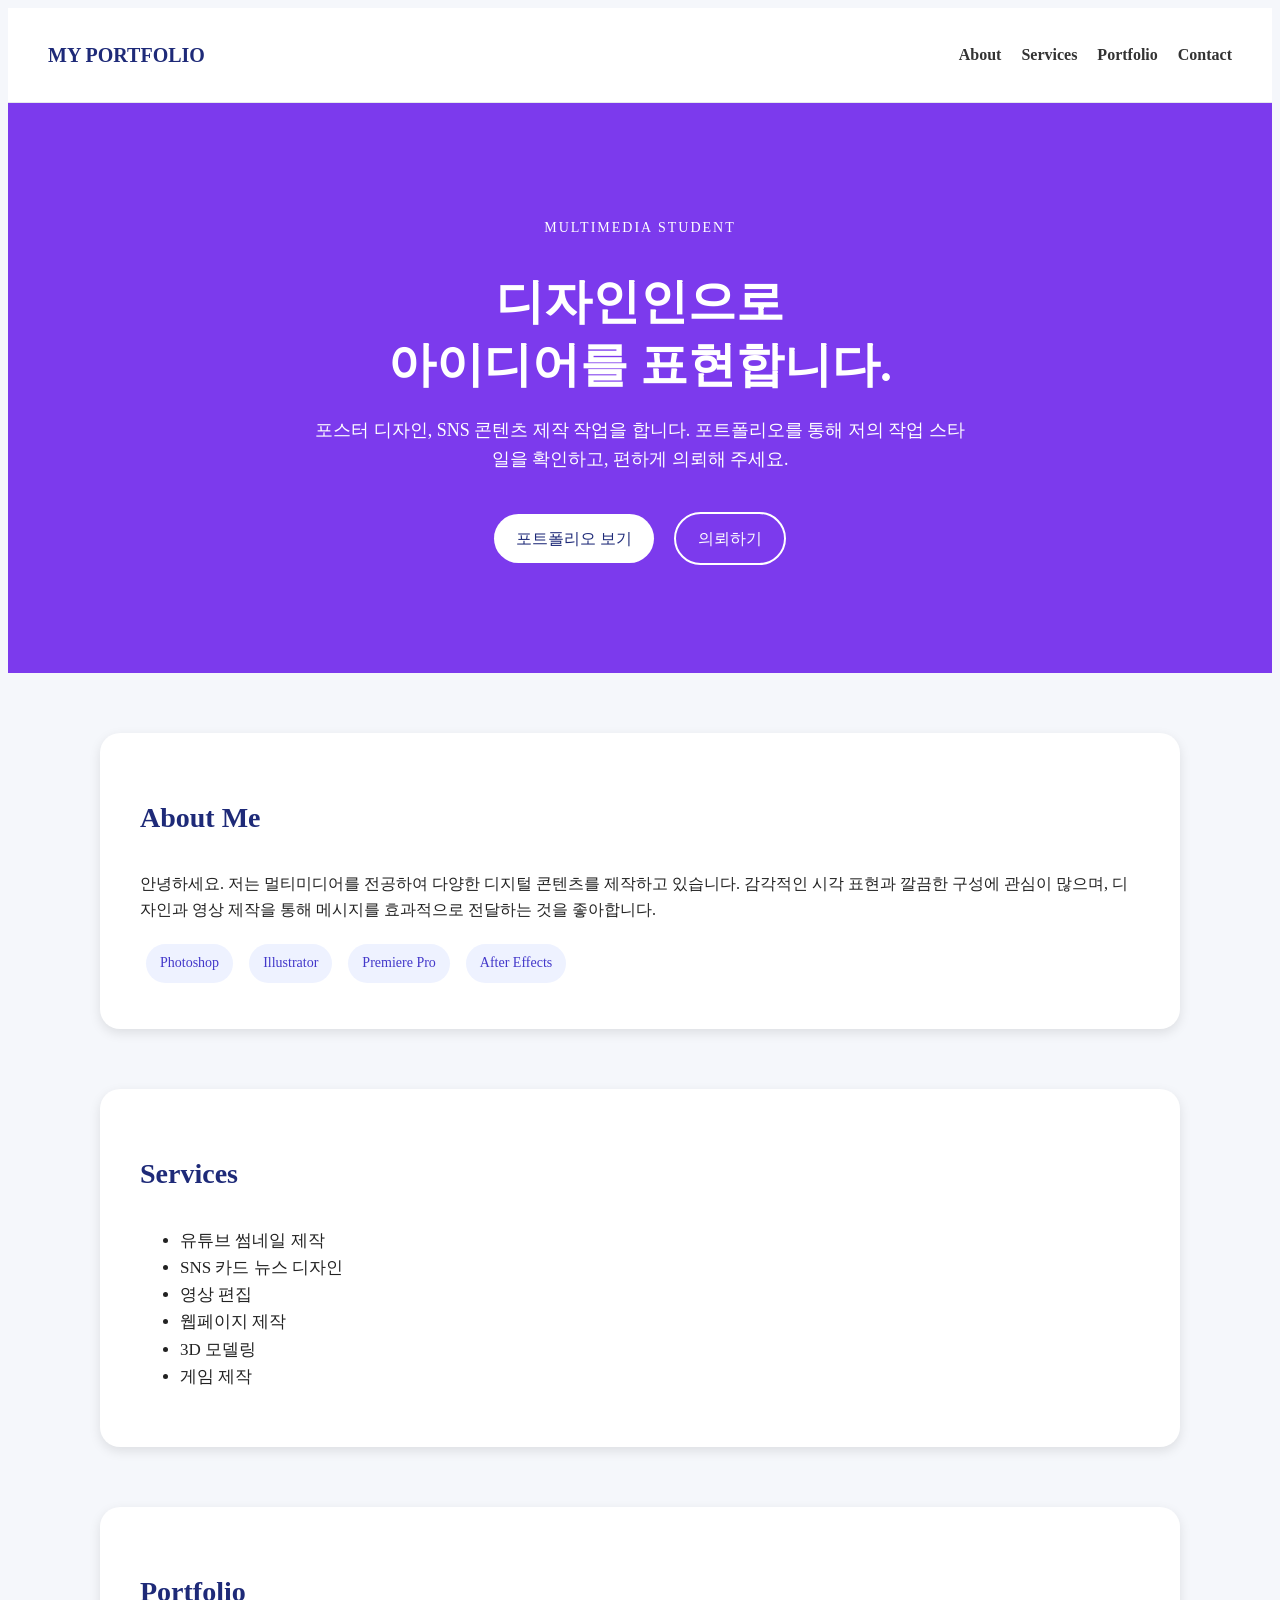
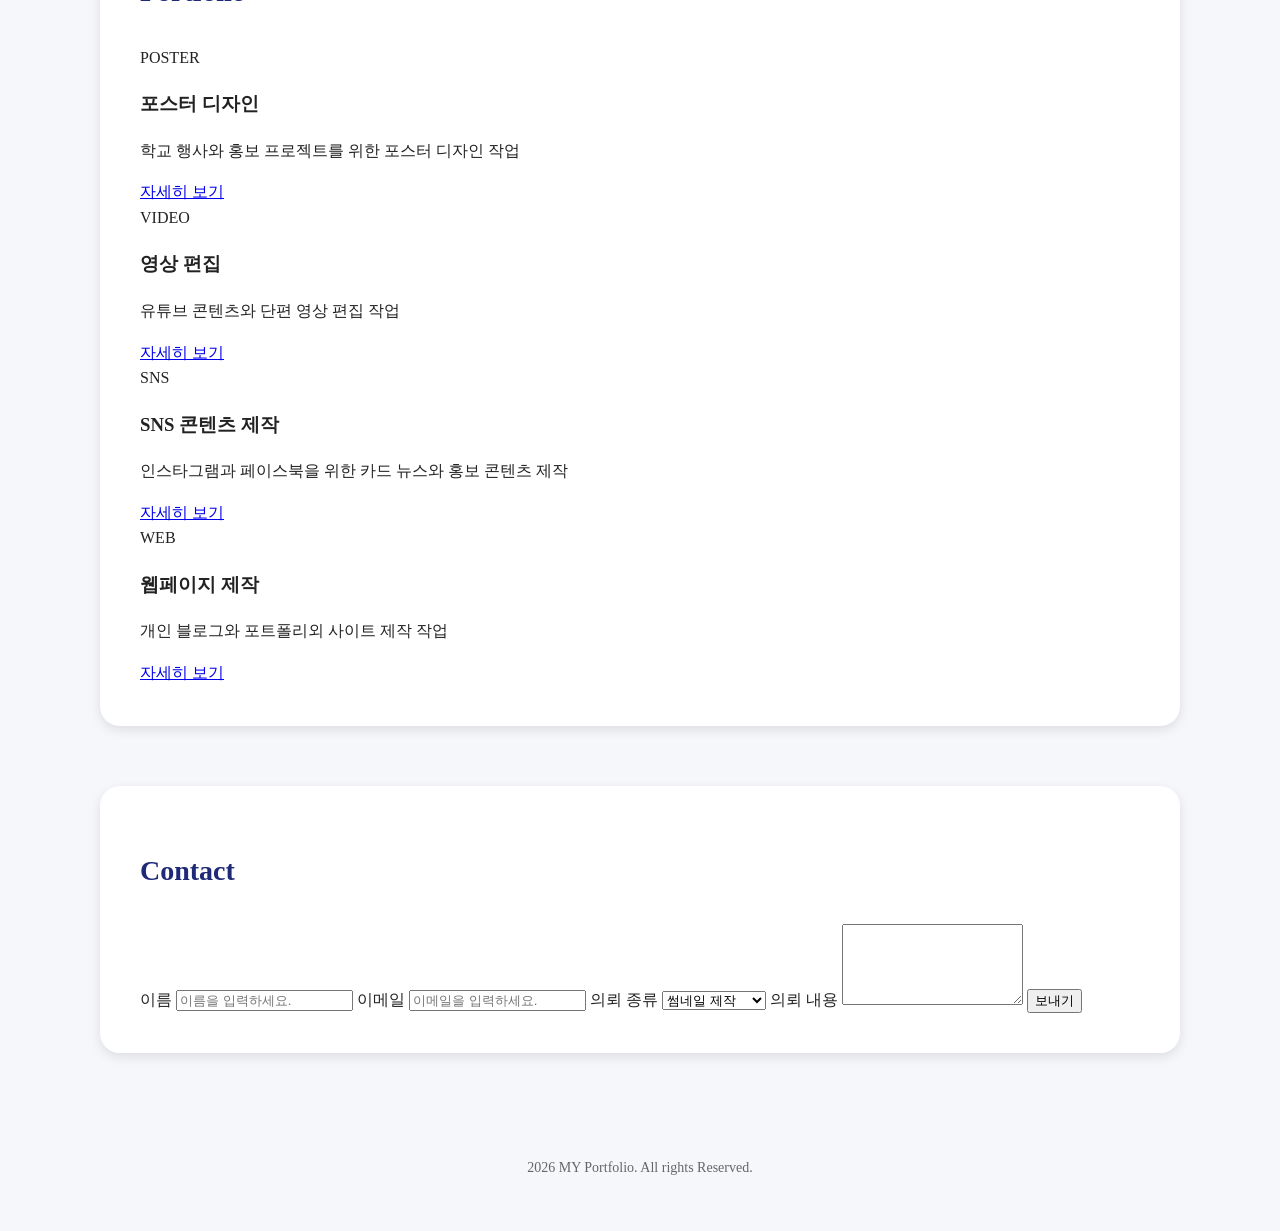
==== index.html @ 72365126 "Add files via upload" ====
<!DOCTYPE html>
<html lang="en">
<head>
    <meta charset="UTF-8">
    <meta name="viewport" content="width=device-width, initial-scale=1.0">
    <title> 김두미의 portfolio </title>
    <link rel="stylesheet" href="style.css">
</head>
<body>
    <nav> 
    <div class="logo"> MY PORTFOLIO </div>
    <ul>
        <li> <a href="#about"> About </a> </li>
        <li> <a href="#services">Services </a> </li>
        <li><a href="#portfolio">Portfolio </a> </li>
        <li> <a href="#contact"> Contact </a> </li>
    </ul>
    </nav>

    <header class="hero">
    <div class="hero-text">
        <p class="small-title"> MULTIMEDIA STUDENT </p>
        <h1> 디자인인으로 <br> 아이디어를 표현합니다. </h1>
        <p class="hero-description"> 포스터 디자인, SNS 콘텐츠 제작 작업을 합니다. 포트폴리오를 통해 저의 작업 스타일을 확인하고, 편하게 의뢰해 주세요. </p>

        <div class="hero-buttons"> 
            <a href="#" class="btn first"> 포트폴리오 보기 </a>
            <a href="#" class="btn second"> 의뢰하기 </a>
        </div>
    </div>
    </header>

    <section id="about">
        <h2> About Me </h2>
        <p> 안녕하세요. 저는 멀티미디어를 전공하여 다양한 디지털 콘텐츠를 제작하고 있습니다. 
            감각적인 시각 표현과 깔끔한 구성에 관심이 많으며, 디자인과 영상 제작을 통해 
            메시지를 효과적으로 전달하는 것을 좋아합니다.
        </p>

        <div class="skills">
            <span> Photoshop</span>
            <span> Illustrator </span>
            <span> Premiere Pro </span>
            <span> After Effects </span>
        </div>
    </section>

    <section id="services"> 
    <h2> Services </h2>
    <ul>
        <li> 유튜브 썸네일 제작</li>
        <li> SNS 카드 뉴스 디자인 </li>
        <li> 영상 편집 </li>
        <li> 웹페이지 제작 </li>
        <li> 3D 모델링 </li>
        <li> 게임 제작 </li>
    </ul>

    </section>

    <section id="portfolio">
        <h2> Portfolio </h2>

        <div class="portfolio-grid">
            <div class="card">
                <div> POSTER </div>
                <h3> 포스터 디자인 </h3>
                <p> 학교 행사와 홍보 프로젝트를 위한 포스터 디자인 작업 </p>
                <a href="#"> 자세히 보기 </a>
            </div>

            <div class="card">
                <div> VIDEO </div>
                <h3> 영상 편집 </h3>
                <p> 유튜브 콘텐츠와 단편 영상 편집 작업 </p>
                <a href="#"> 자세히 보기 </a>
            </div>

            <div class="card">
                <div> SNS </div>
                <h3> SNS 콘텐츠 제작 </h3>
                <p> 인스타그램과 페이스북을 위한 카드 뉴스와 홍보 콘텐츠 제작 </p>
                <a href="#"> 자세히 보기 </a>
            </div>

            <div class="card">
                <div> WEB </div>
                <h3> 웹페이지 제작 </h3>
                <p> 개인 블로그와 포트폴리외 사이트 제작 작업 </p>
                <a href="#"> 자세히 보기 </a>
            </div>
        </div>

    </section>

    <section id="contact"> 
        <h2> Contact </h2>

        <form>
            <label for="name"> 이름 </label>
            <input type="text" name="name" placeholder="이름을 입력하세요.">

            <label> 이메일 </label>
            <input type="email" name="email" placeholder="이메일을 입력하세요.">

            <label for="type"> 의뢰 종류 </label>
            <select name="type"> 
                <option> 썸네일 제작 </option>
                <option> 포스터 디자인 </option>
                <option> 영상 편집 </option>
                <option> 웹페이지 제작 </option>

            </select>

            <label for="message"> 의뢰 내용 </label>
            <textarea name="message" placeholder="의뢰할 내용을 입력하세요." rows="5">
            </textarea>

            <input type="submit" value="보내기"
        </form>
    </section>

    <footer>
        <p> 2026 MY Portfolio. All rights Reserved. </p>
    </footer>
    
</body>
</html>
---- style.css ----
nav {
    background-color: #ffff;
    border-bottom: 1px solid #e5e7ed;
    padding: 18px 40px;
    display: flex;
    justify-content: space-between;
    align-items: center;
}

nav ul {
    list-style: none;
    display: flex;
    gap: 20px;
}

nav ul li a{
    text-decoration: none;
    color: #333;
    font-weight: bold;
}

nav ul li a:hover{
    color: #7c3aed;
}

.logo {
    font-size: 20px;
    font-weight: bold;
    color: #1e2a78;
}

.hero {
    background-color: #7c3aed;
    color: white;
    padding: 100px 20px;
    text-align: center;
}

.small-title{
    font-size: 14px;
    letter-spacing: 2px;
    margin-bottom: 15px;
}

.hero h1 {
    font-size: 48px;
    margin-bottom: 20px;
    line-height: 1.3;
}

.hero-description {
    font-size: 18px;
    width: 650px;
    margin: 0 auto 30px auto;
}

.btn{
    display: inline-block;
    padding: 12px 22px;
    border-radius: 30px;
    text-decoration: none;
    margin: 8px;
}

.first{
    background-color: white;
    color: #1e2a78;

}

.first:hover{
    background-color: #f3f4f6;
}

.second{
    border: 2px solid white;
    color: white;
}

.second:hover{
    background-color: white;
    color: #1e2a78;
}

body {
    background-color: #f5f7fb;
    color: #222;
    line-height: 1.6;
}

section{
    background-color: white;
    width: 1000px;
    margin: 60px auto;
    padding: 40px;
    border-radius: 20px;
    box-shadow: rgba(0, 0, 0, 0.1) 0px 4px 12px;
}

section h2{
    font-size: 28px;
    margin-bottom: 30px;
    color: #1e2a78;
}

.skills span{
    display: inline-block;
    background-color: #eef2ff;
    padding: 8px 14px;
    border-radius: 20px;
    margin: 6px;
    font-size: 14px;
    color: #4338ca;
}

#services ul{
    font-size: 17px;
}

footer{
    text-align: center;
    padding: 30px 20px;
    color: #666;
    font-size: 14px;
}
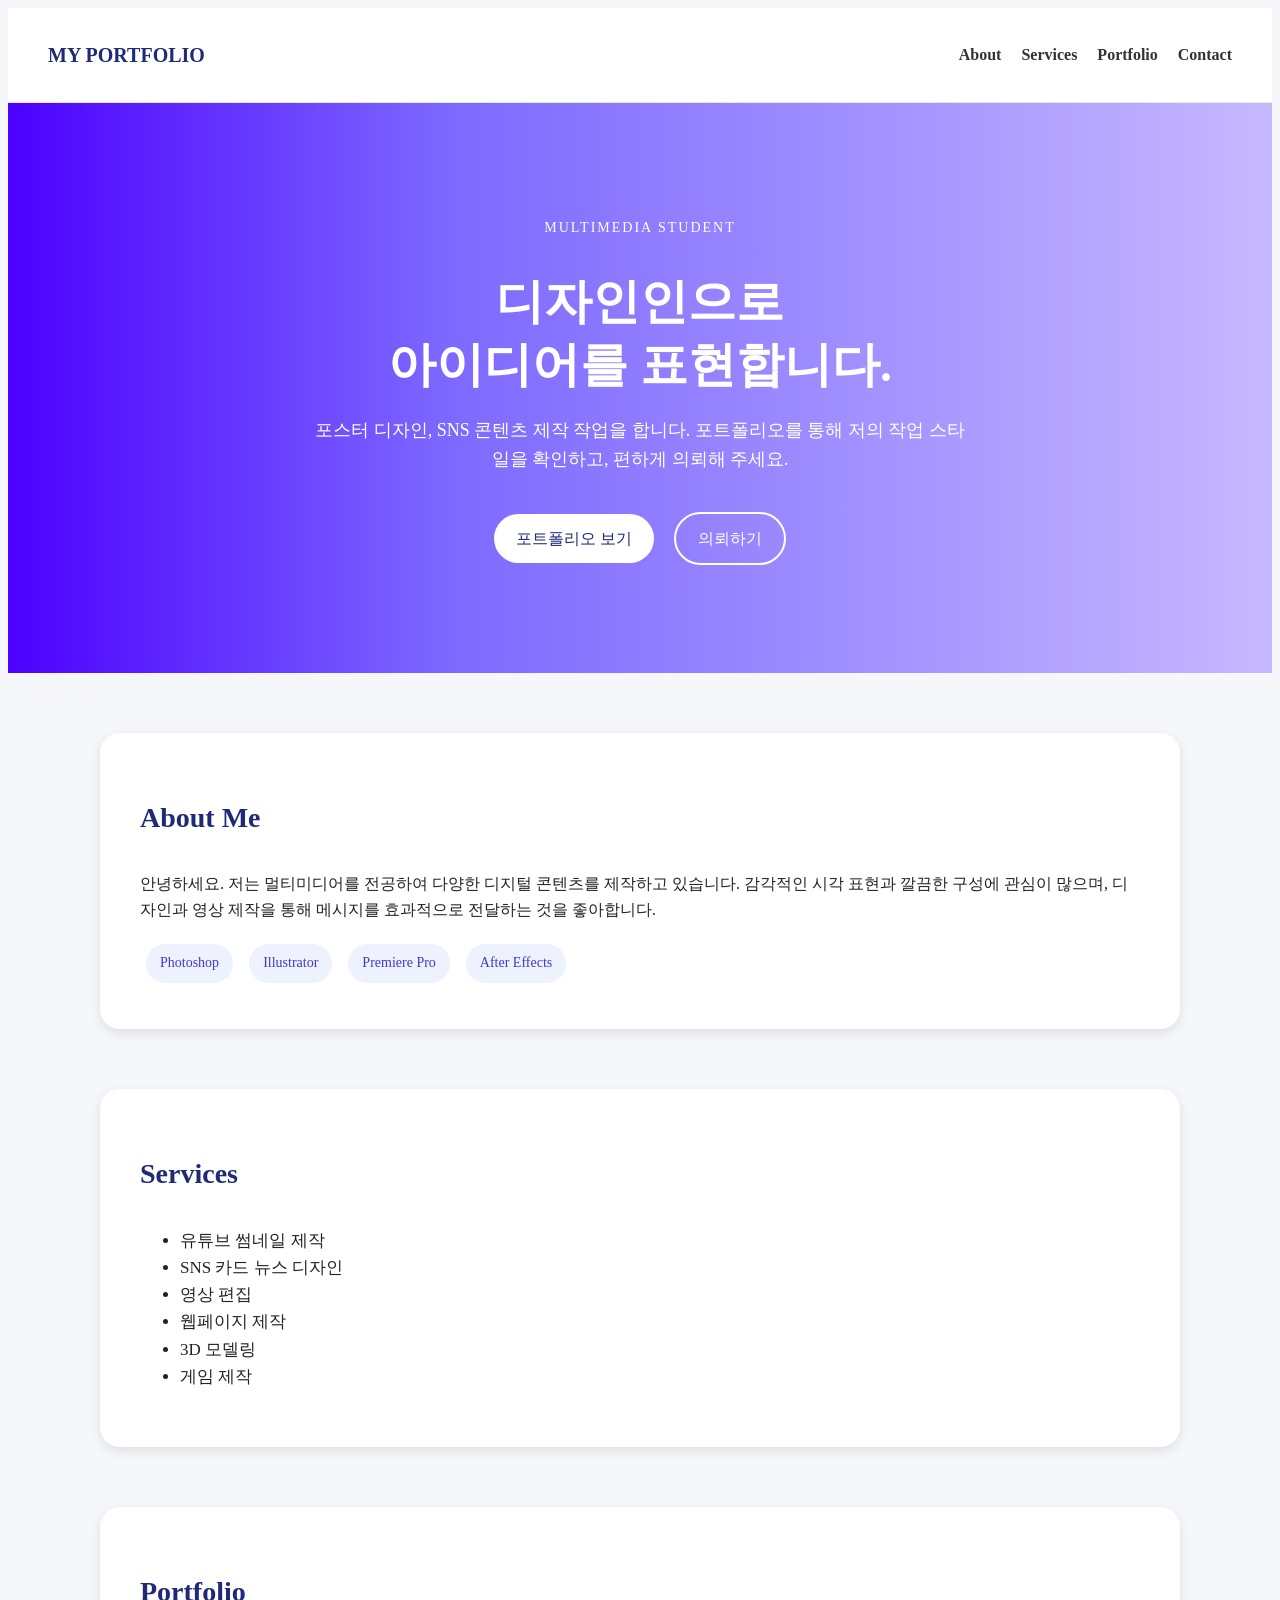
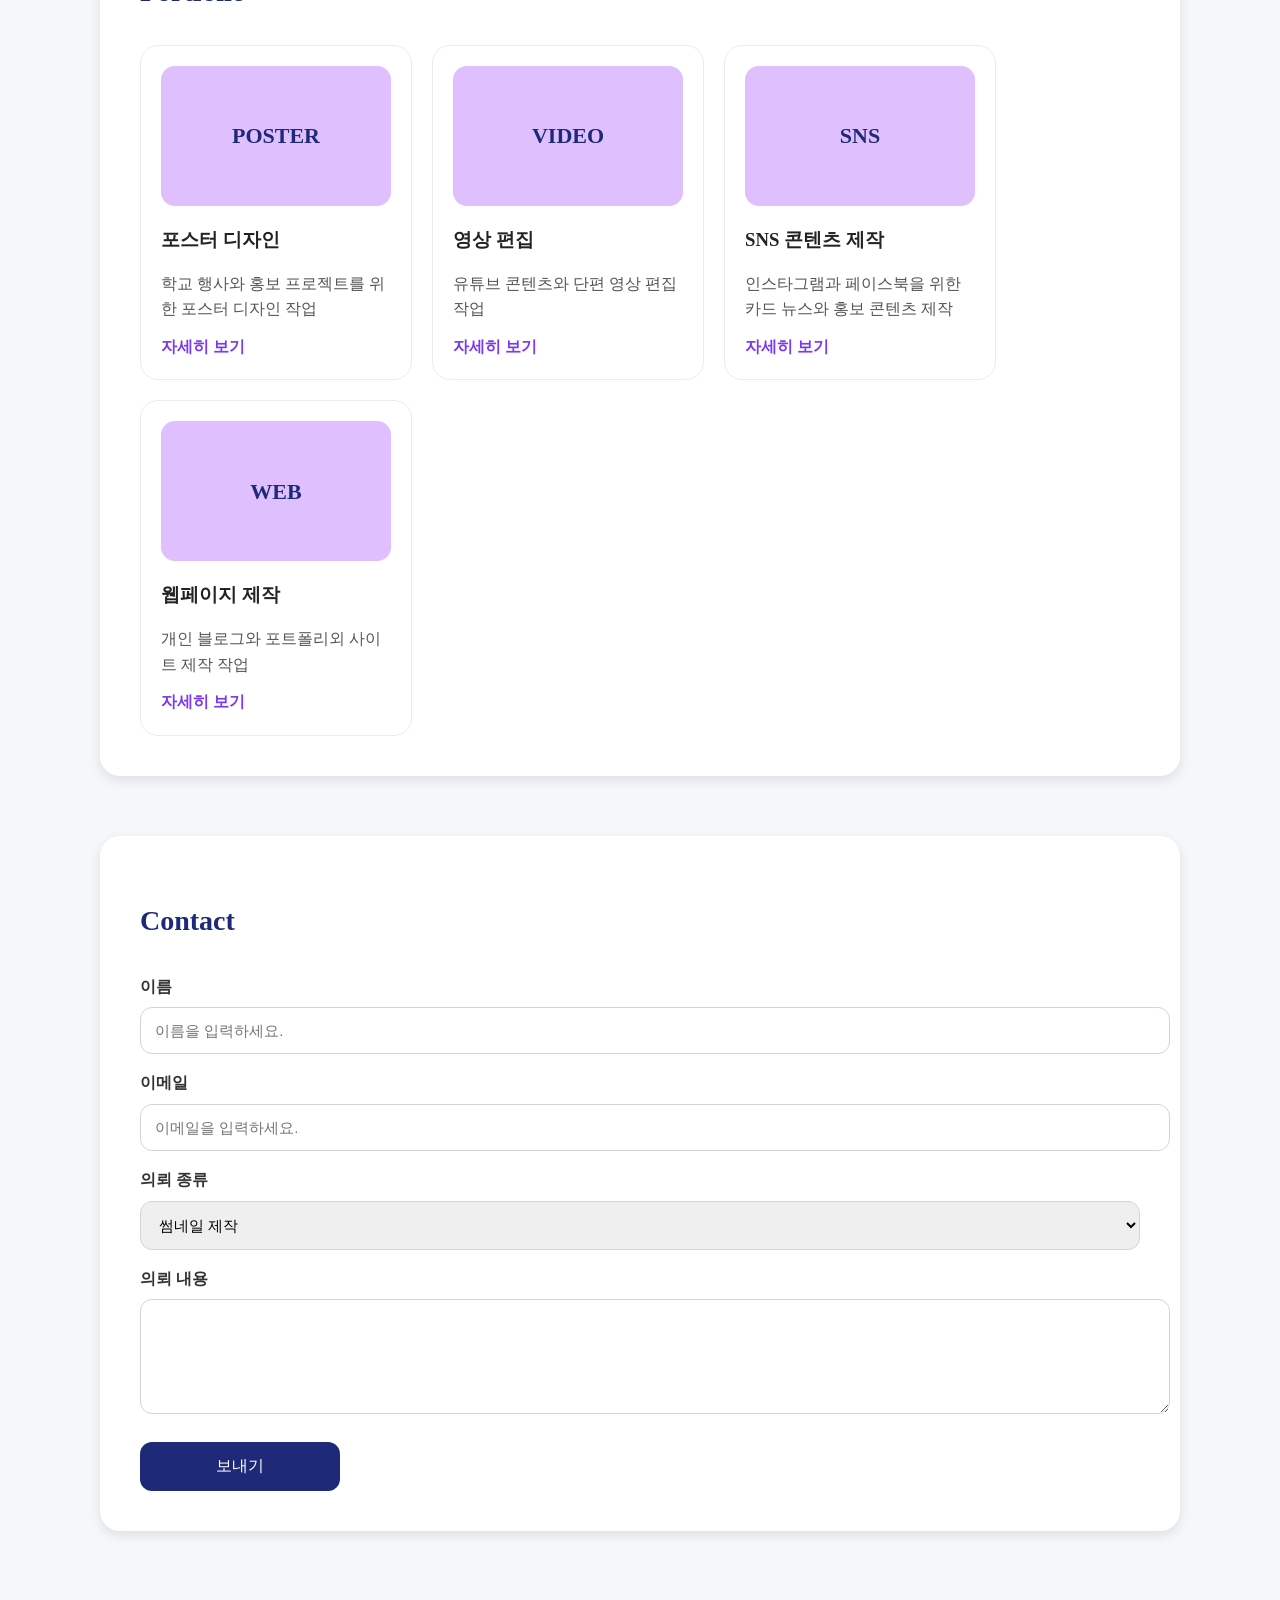
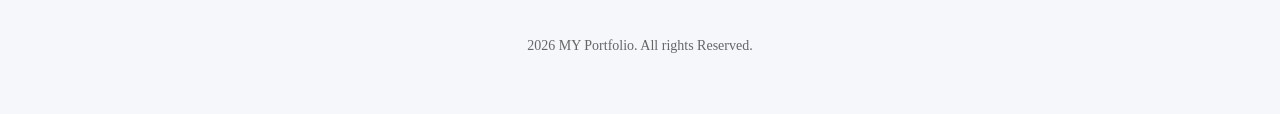
==== commit 9e3e35c3: "Add files via upload" ====
--- a/index.html
+++ b/index.html
@@ -63,28 +63,28 @@
 
         <div class="portfolio-grid">
             <div class="card">
-                <div> POSTER </div>
+                <div class="card-image"> POSTER </div>
                 <h3> 포스터 디자인 </h3>
                 <p> 학교 행사와 홍보 프로젝트를 위한 포스터 디자인 작업 </p>
                 <a href="#"> 자세히 보기 </a>
             </div>
 
             <div class="card">
-                <div> VIDEO </div>
+                <div class="card-image"> VIDEO </div>
                 <h3> 영상 편집 </h3>
                 <p> 유튜브 콘텐츠와 단편 영상 편집 작업 </p>
                 <a href="#"> 자세히 보기 </a>
             </div>
 
             <div class="card">
-                <div> SNS </div>
+                <div class="card-image"> SNS </div>
                 <h3> SNS 콘텐츠 제작 </h3>
                 <p> 인스타그램과 페이스북을 위한 카드 뉴스와 홍보 콘텐츠 제작 </p>
                 <a href="#"> 자세히 보기 </a>
             </div>
 
             <div class="card">
-                <div> WEB </div>
+                <div class="card-image"> WEB </div>
                 <h3> 웹페이지 제작 </h3>
                 <p> 개인 블로그와 포트폴리외 사이트 제작 작업 </p>
                 <a href="#"> 자세히 보기 </a>
@@ -96,7 +96,7 @@
     <section id="contact"> 
         <h2> Contact </h2>
 
-        <form>
+        <form class="contact-form">
             <label for="name"> 이름 </label>
             <input type="text" name="name" placeholder="이름을 입력하세요.">
 
--- a/style.css
+++ b/style.css
@@ -30,7 +30,8 @@
 }
 
 .hero {
-    background-color: #7c3aed;
+    background: #4c00ff;
+background: linear-gradient(90deg, rgba(76, 0, 255, 1) 0%, rgba(125, 105, 255, 1) 35%, rgba(198, 184, 255, 1) 100%);
     color: white;
     padding: 100px 20px;
     text-align: center;
@@ -122,4 +123,79 @@
     padding: 30px 20px;
     color: #666;
     font-size: 14px;
+}
+
+.card {
+    width: 230px;
+    border: 1px solid #ececec;
+    border-radius: 18px;
+    padding: 20px;
+}
+
+.card h3 {
+    color: #222;
+    margin-bottom: 15px;
+}
+
+.card p {
+    color: #555;
+    margin-bottom: 12px;
+}
+
+.card a {
+    color: #7c3aed;
+    text-decoration: none;
+    font-weight: bold;
+}
+
+.card a:hover{
+    text-decoration: underline;
+}
+
+.card-image {
+    height: 140px;
+    background-color: #e0bfff;
+    border-radius: 14px;
+    font-size: 22px;
+    font-weight: bold;
+    color: #1e2a78;
+    display: flex;
+    justify-content: center;
+    align-items: center;
+    margin-bottom: 18px;
+}
+
+.portfolio-grid {
+    display: flex;
+    gap: 20px;
+    flex-wrap: wrap;
+}
+
+.contact-form label{
+    display: block;
+    margin-top: 16px;
+    margin-bottom: 8px;
+    color: #333;
+    font-weight: bold;
+}
+
+.contact-form input,
+.contact-form select,
+.contact-form textarea{
+    width: 100%;
+    padding: 14px;
+    border: 1px solid #d1d5db;
+    border-radius: 12px;
+    font-size: 15px;
+}
+
+.contact-form input[type="submit"]{
+
+    margin-top: 20px;
+    background-color: #1e2a78;
+    color: #ffffff;
+    width: 200px;
+    font-size: 16px;
+    border: none;
+    padding: 14px 24px;
 }
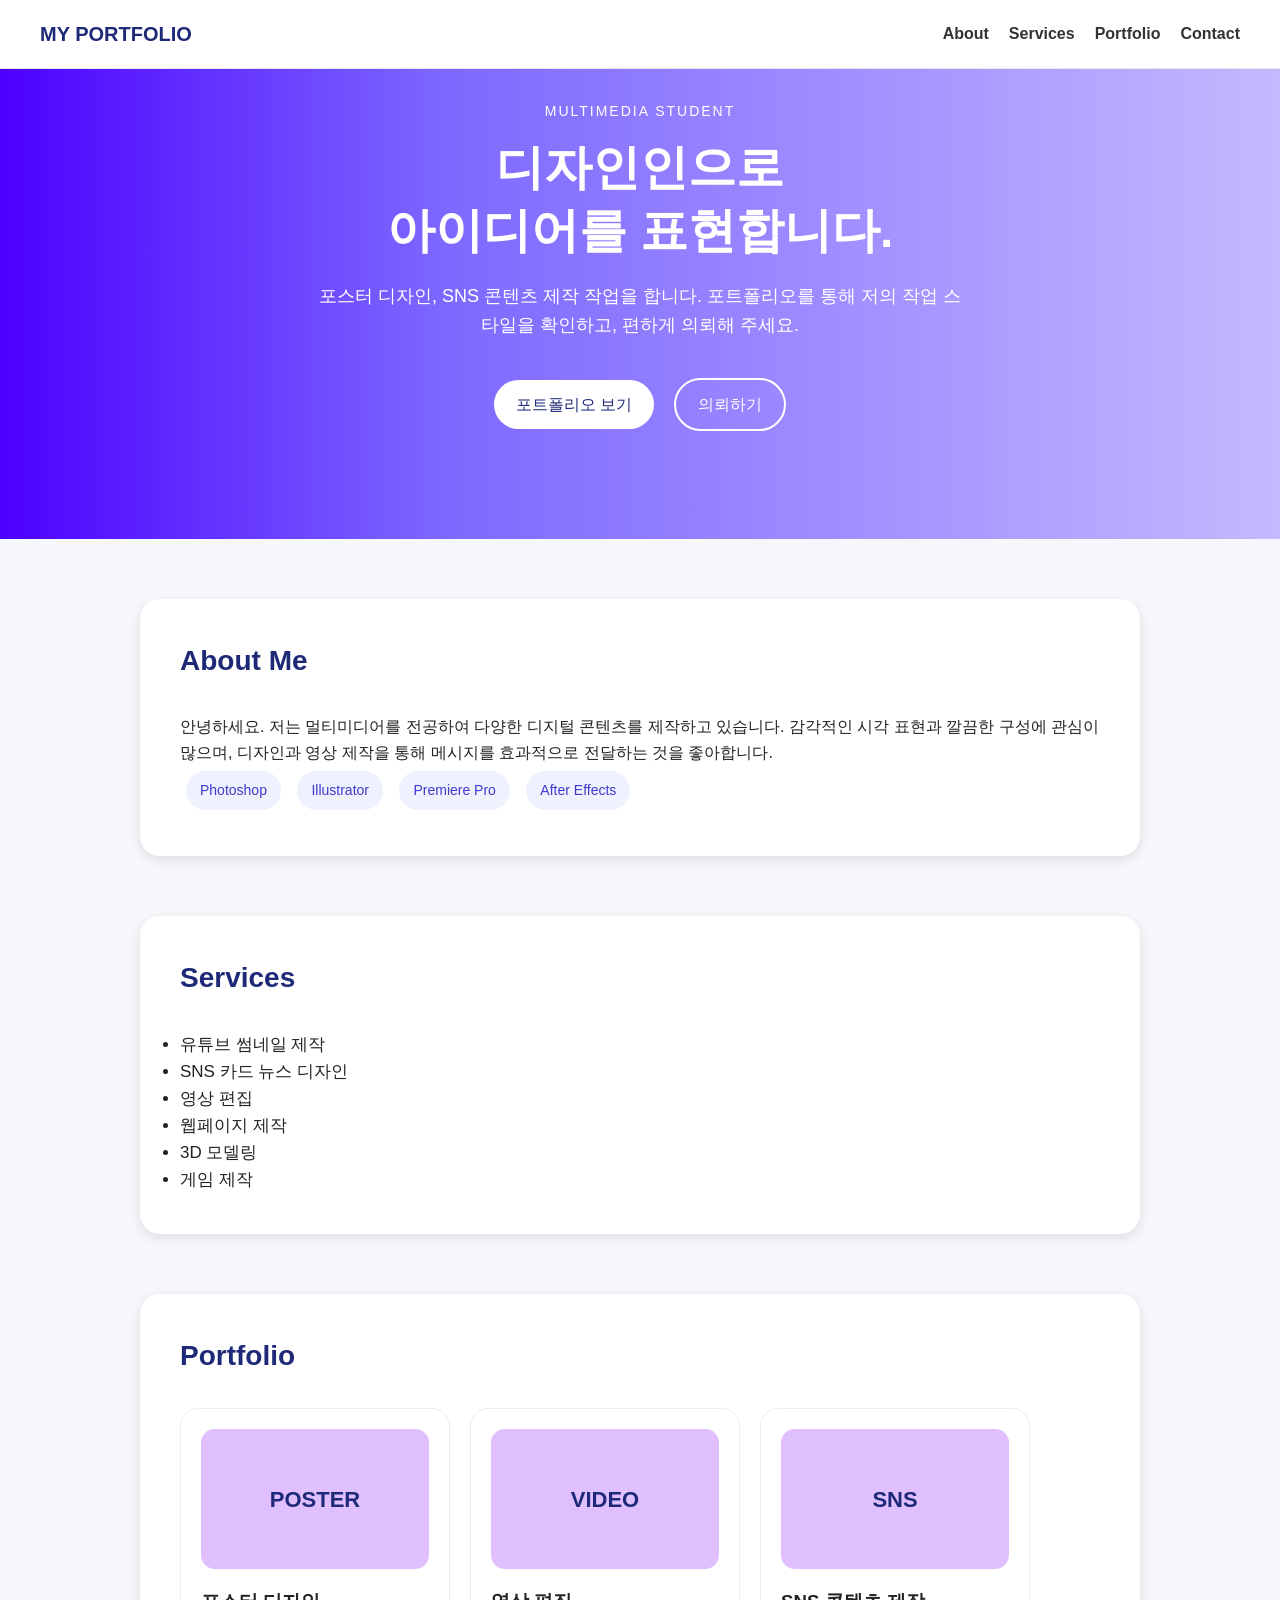
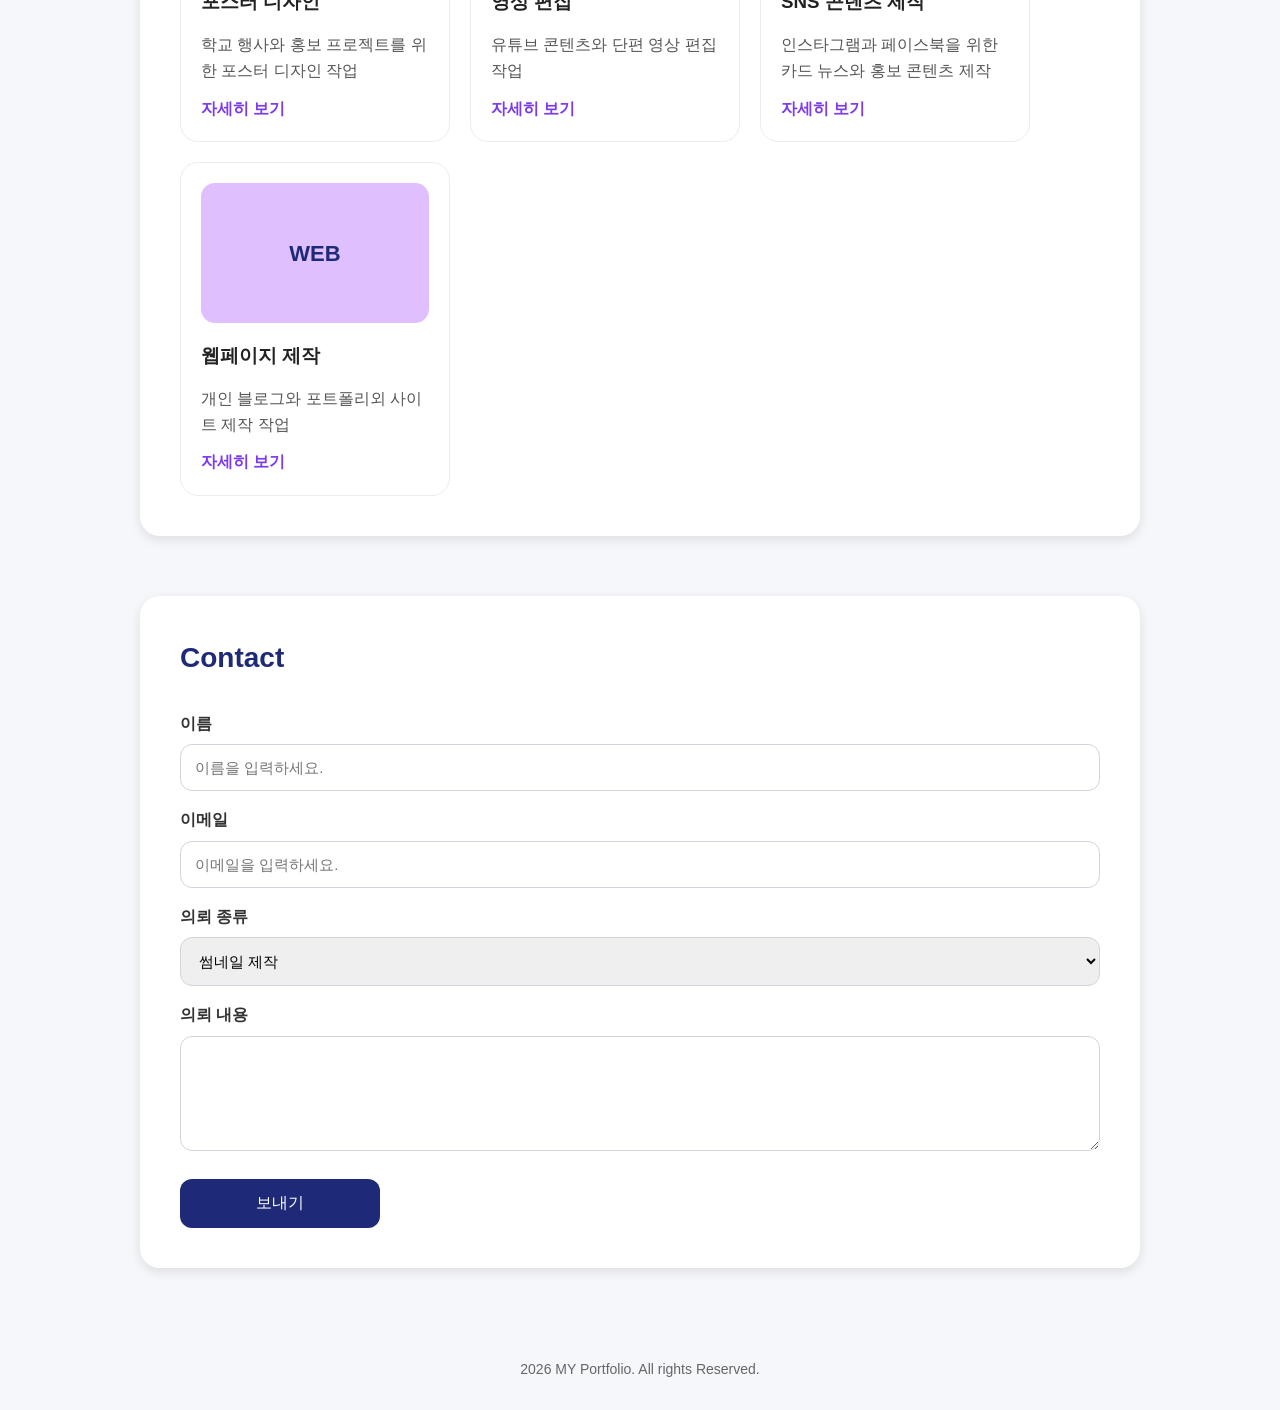
==== commit b8e6dbb3: "Add files via upload" ====
--- a/index.html
+++ b/index.html
@@ -66,28 +66,28 @@
                 <div class="card-image"> POSTER </div>
                 <h3> 포스터 디자인 </h3>
                 <p> 학교 행사와 홍보 프로젝트를 위한 포스터 디자인 작업 </p>
-                <a href="#"> 자세히 보기 </a>
+                <a href="poster.html" target="_blank"> 자세히 보기 </a>
             </div>
 
             <div class="card">
                 <div class="card-image"> VIDEO </div>
                 <h3> 영상 편집 </h3>
                 <p> 유튜브 콘텐츠와 단편 영상 편집 작업 </p>
-                <a href="#"> 자세히 보기 </a>
+                <a href="video.html" target="_blank"> 자세히 보기 </a>
             </div>
 
             <div class="card">
                 <div class="card-image"> SNS </div>
                 <h3> SNS 콘텐츠 제작 </h3>
                 <p> 인스타그램과 페이스북을 위한 카드 뉴스와 홍보 콘텐츠 제작 </p>
-                <a href="#"> 자세히 보기 </a>
+                <a href="sns.html" target="_blank"> 자세히 보기 </a>
             </div>
 
             <div class="card">
                 <div class="card-image"> WEB </div>
                 <h3> 웹페이지 제작 </h3>
                 <p> 개인 블로그와 포트폴리외 사이트 제작 작업 </p>
-                <a href="#"> 자세히 보기 </a>
+                <a href="web.html" target="_blank"> 자세히 보기 </a>
             </div>
         </div>
 
--- a/style.css
+++ b/style.css
@@ -1,3 +1,16 @@
+* {
+    box-sizing: border-box;
+    margin: 0;
+    padding: 0;
+    font-family: Arial, sans-serif;
+}
+
+body {
+    background-color: #f5f7fb;
+    color: #222;
+    line-height: 1.6;
+}
+
 nav {
     background-color: #ffff;
     border-bottom: 1px solid #e5e7ed;
@@ -5,6 +18,11 @@
     display: flex;
     justify-content: space-between;
     align-items: center;
+    position: fixed;
+    width: 100%;
+    top: 0;
+    left: 0;
+    z-index: 1000;
 }
 
 nav ul {
@@ -35,6 +53,7 @@
     color: white;
     padding: 100px 20px;
     text-align: center;
+    animation: fadeUp 2s ease;
 }
 
 .small-title{
@@ -83,11 +102,7 @@
     color: #1e2a78;
 }
 
-body {
-    background-color: #f5f7fb;
-    color: #222;
-    line-height: 1.6;
-}
+
 
 section{
     background-color: white;
@@ -126,10 +141,16 @@
 }
 
 .card {
-    width: 230px;
+    width: 270px;
     border: 1px solid #ececec;
     border-radius: 18px;
     padding: 20px;
+    transition: box-shadow 0.3s, transform 0.3s;
+}
+
+.card:hover{
+    transform: translate(0, -8px);
+    box-shadow: 0 10px 24px rgba(0, 0, 0, 0.12);
 }
 
 .card h3 {
@@ -198,4 +219,24 @@
     font-size: 16px;
     border: none;
     padding: 14px 24px;
+    transition: background-color 0.3s, transform 0.3s;
+}
+
+.contact-form input[type="submit"]:hover{
+    background-color: #7c3aed;
+    transform: translate(0, -4px);
+}
+
+
+@keyframes fadeUp {
+    from{
+        opacity: 0;
+        transform: translate(0, 25px);
+    }
+    to{
+        opacity: 1;
+        transform: translate(0,0);
+
+    }
+    
 }
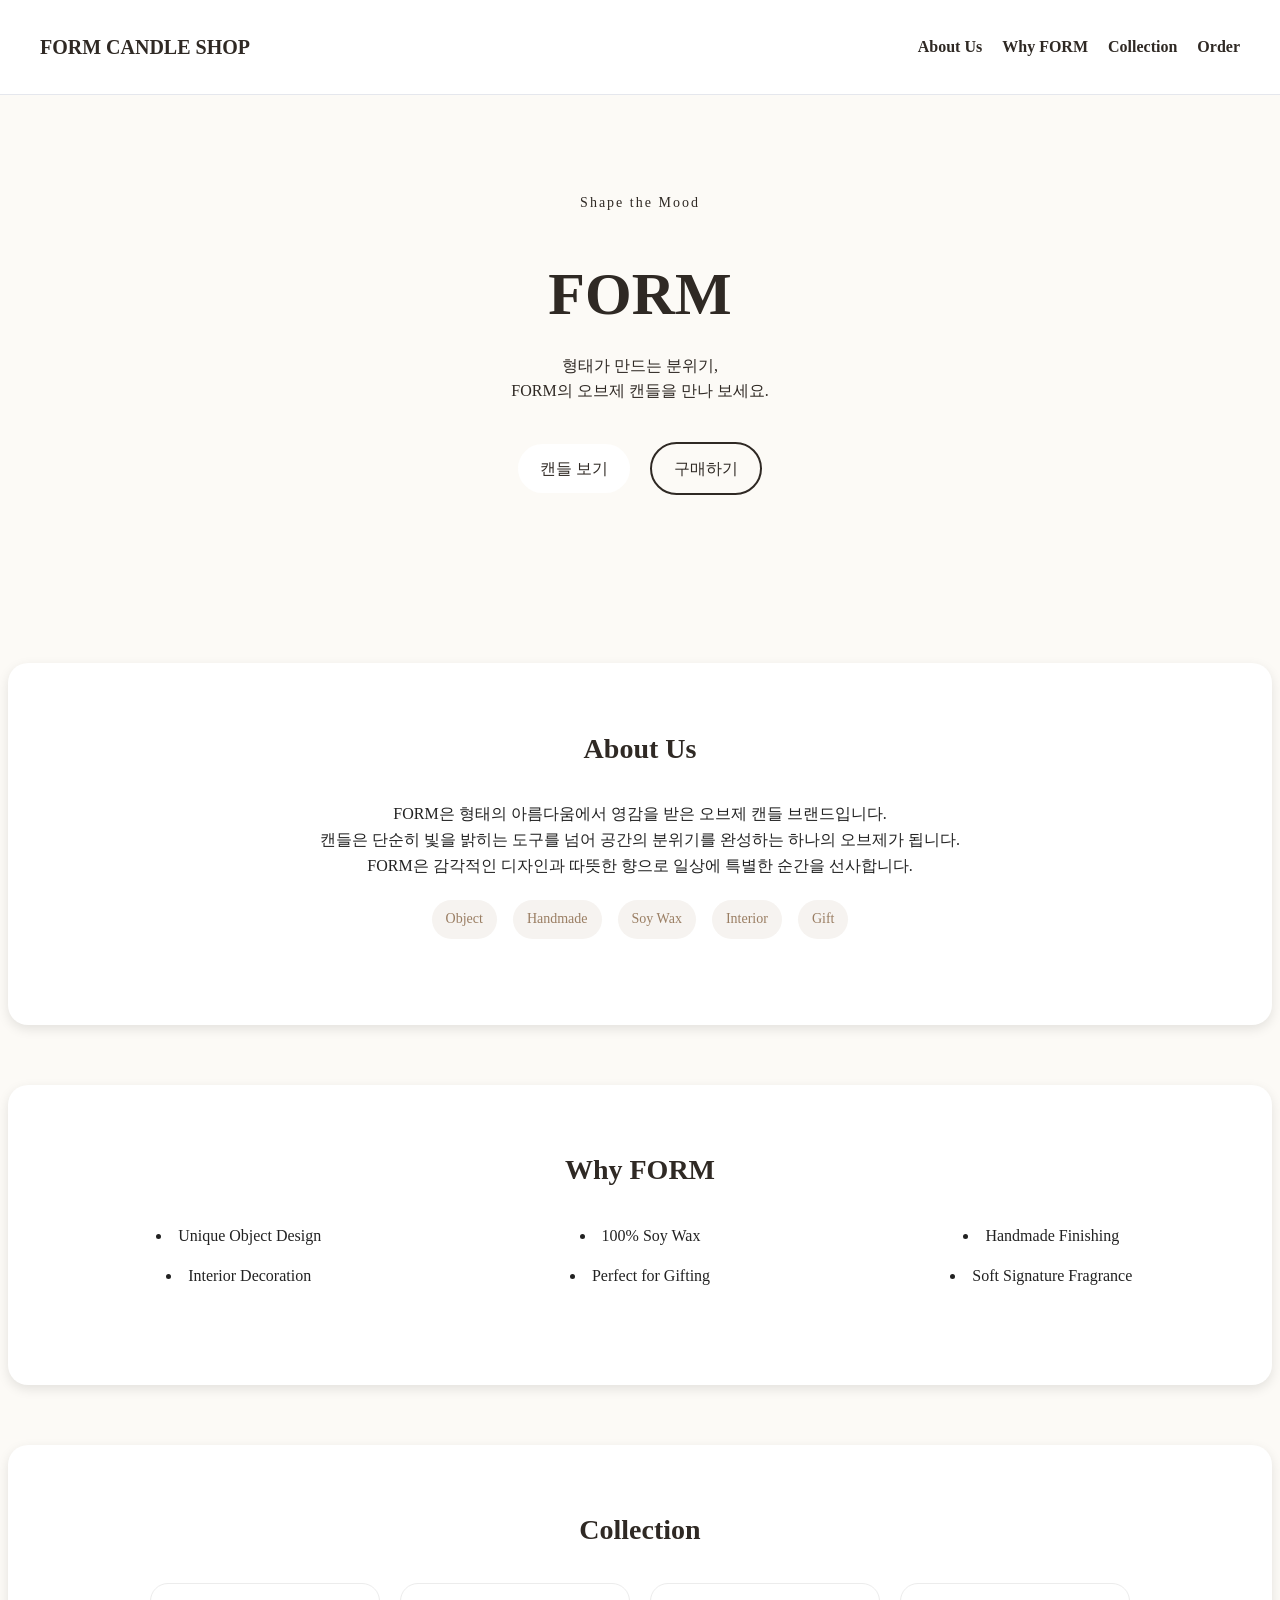
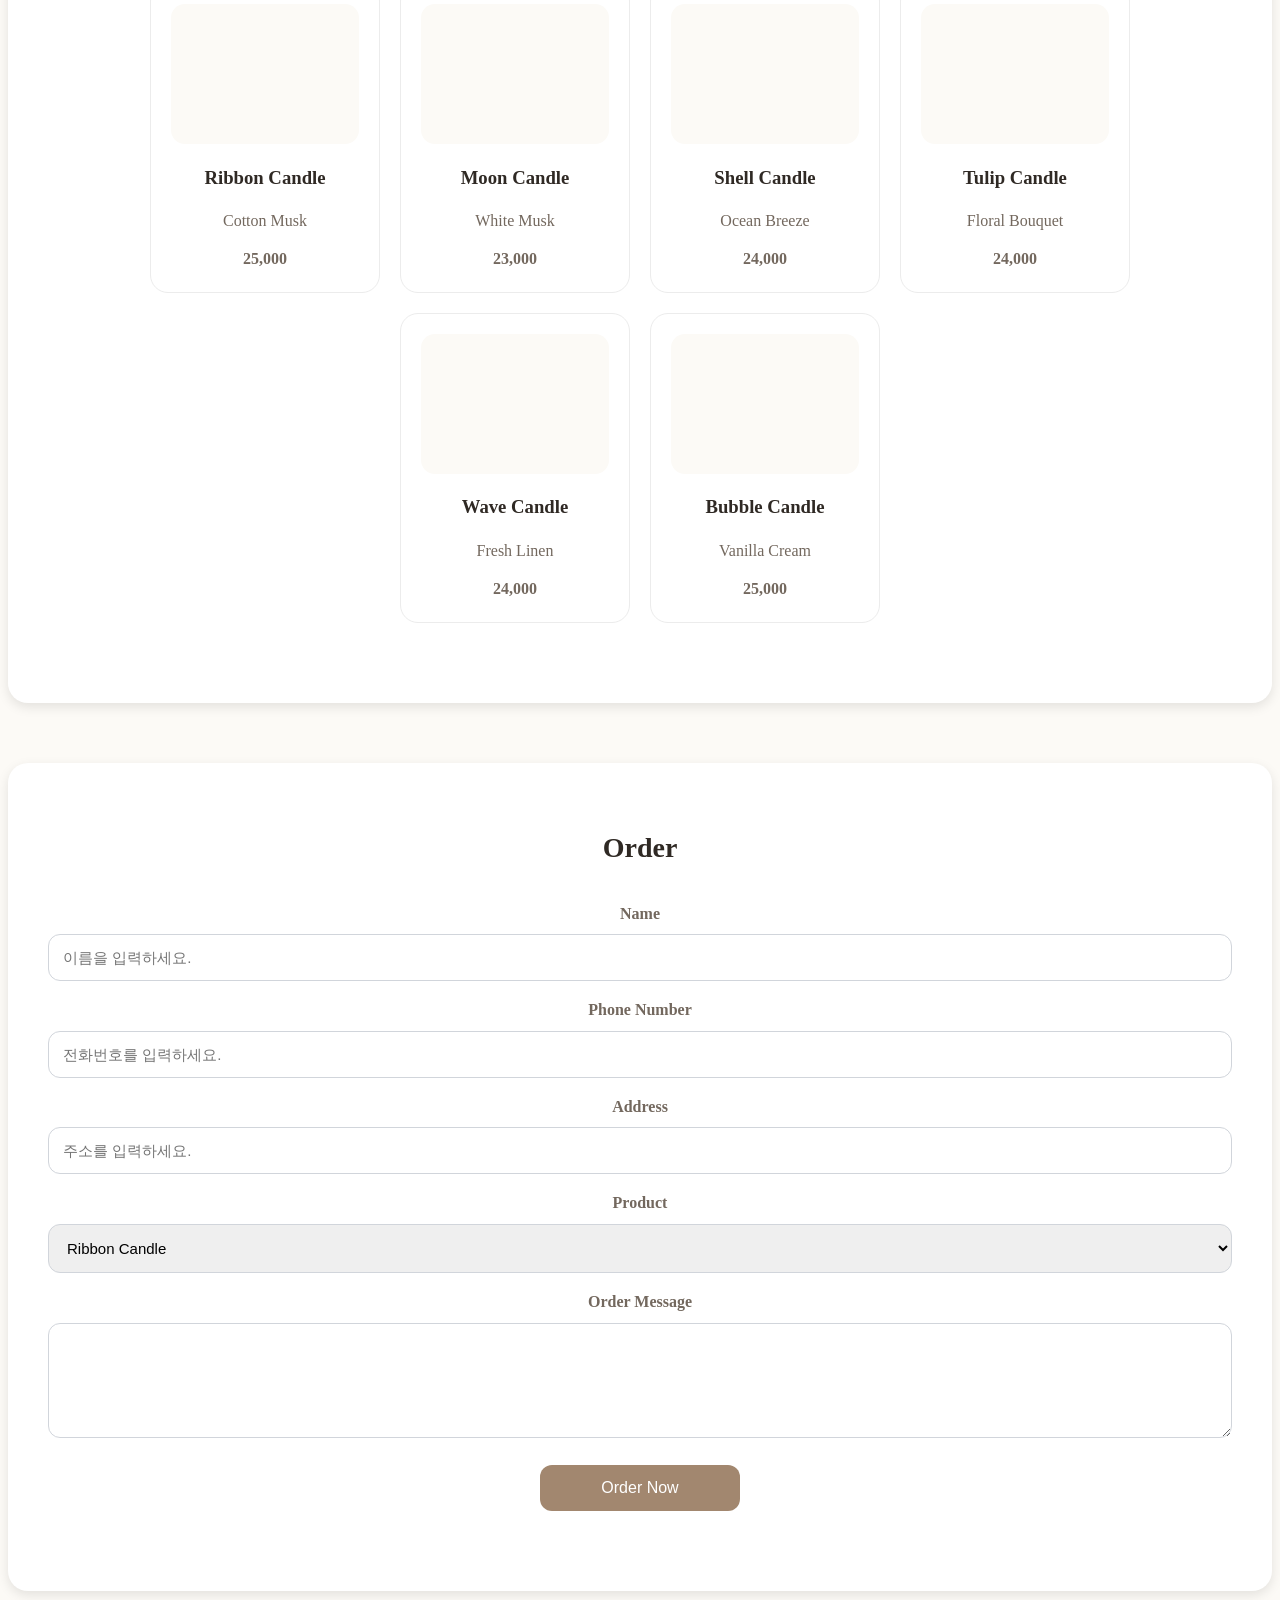
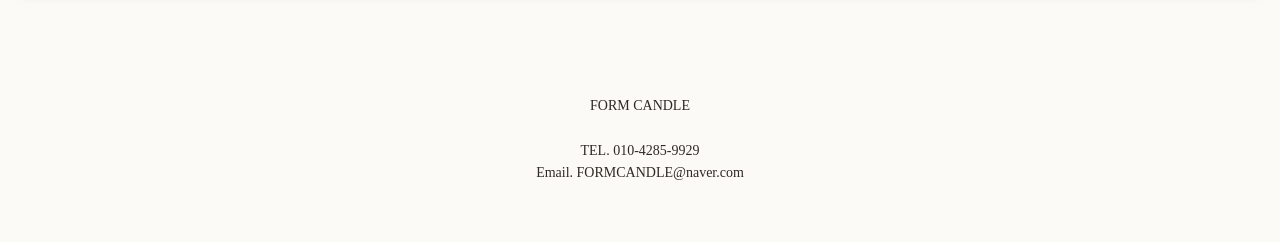
==== commit 0f380160: "Add files via upload" ====
--- a/index.html
+++ b/index.html
@@ -3,125 +3,155 @@
 <head>
     <meta charset="UTF-8">
     <meta name="viewport" content="width=device-width, initial-scale=1.0">
-    <title> 김두미의 portfolio </title>
+    <title> FORM CANDLE </title>
     <link rel="stylesheet" href="style.css">
 </head>
 <body>
     <nav> 
-    <div class="logo"> MY PORTFOLIO </div>
+    <div class="logo"> FORM CANDLE SHOP </div>
     <ul>
-        <li> <a href="#about"> About </a> </li>
-        <li> <a href="#services">Services </a> </li>
-        <li><a href="#portfolio">Portfolio </a> </li>
-        <li> <a href="#contact"> Contact </a> </li>
+        <li> <a href="#about"> About Us </a> </li>
+        <li> <a href="#Why"> Why FORM </a> </li>
+        <li><a href="#Collection"> Collection </a> </li>
+        <li> <a href="#Order"> Order </a> </li>
     </ul>
     </nav>
 
     <header class="hero">
     <div class="hero-text">
-        <p class="small-title"> MULTIMEDIA STUDENT </p>
-        <h1> 디자인인으로 <br> 아이디어를 표현합니다. </h1>
-        <p class="hero-description"> 포스터 디자인, SNS 콘텐츠 제작 작업을 합니다. 포트폴리오를 통해 저의 작업 스타일을 확인하고, 편하게 의뢰해 주세요. </p>
+        <p class="small-title"> Shape the Mood </p>
+        <h1> FORM </h1>
+        <p class="hero-description"> 형태가 만드는 분위기, <br>  FORM의 오브제 캔들을 만나 보세요. </p>
 
         <div class="hero-buttons"> 
-            <a href="#" class="btn first"> 포트폴리오 보기 </a>
-            <a href="#" class="btn second"> 의뢰하기 </a>
+            <a href="#" class="btn first"> 캔들 보기 </a>
+            <a href="#" class="btn second"> 구매하기 </a>
         </div>
     </div>
     </header>
 
     <section id="about">
-        <h2> About Me </h2>
-        <p> 안녕하세요. 저는 멀티미디어를 전공하여 다양한 디지털 콘텐츠를 제작하고 있습니다. 
-            감각적인 시각 표현과 깔끔한 구성에 관심이 많으며, 디자인과 영상 제작을 통해 
-            메시지를 효과적으로 전달하는 것을 좋아합니다.
+        <h2> About Us </h2>
+        <p> FORM은 형태의 아름다움에서 영감을 받은 오브제 캔들 브랜드입니다.
+            <br>
+            캔들은 단순히 빛을 밝히는 도구를 넘어 공간의 분위기를 완성하는 하나의 오브제가 됩니다.
+            <br>
+            FORM은 감각적인 디자인과 따뜻한 향으로 일상에 특별한 순간을 선사합니다.
         </p>
 
         <div class="skills">
-            <span> Photoshop</span>
-            <span> Illustrator </span>
-            <span> Premiere Pro </span>
-            <span> After Effects </span>
+            <span> Object</span>
+            <span> Handmade </span>
+            <span> Soy Wax </span>
+            <span> Interior </span>
+            <span> Gift </span>
         </div>
     </section>
 
-    <section id="services"> 
-    <h2> Services </h2>
+    <section id="Why"> 
+    <h2> Why FORM </h2>
     <ul>
-        <li> 유튜브 썸네일 제작</li>
-        <li> SNS 카드 뉴스 디자인 </li>
-        <li> 영상 편집 </li>
-        <li> 웹페이지 제작 </li>
-        <li> 3D 모델링 </li>
-        <li> 게임 제작 </li>
+        <li> Unique Object Design</li>
+        <li> 100% Soy Wax </li>
+        <li> Handmade Finishing </li>
+        <li> Interior Decoration </li>
+        <li> Perfect for Gifting </li>
+        <li> Soft Signature Fragrance </li>
+        
     </ul>
 
     </section>
 
-    <section id="portfolio">
-        <h2> Portfolio </h2>
+    <section id="Collection">
+        <h2> Collection </h2>
 
         <div class="portfolio-grid">
             <div class="card">
-                <div class="card-image"> POSTER </div>
-                <h3> 포스터 디자인 </h3>
-                <p> 학교 행사와 홍보 프로젝트를 위한 포스터 디자인 작업 </p>
-                <a href="poster.html" target="_blank"> 자세히 보기 </a>
+                <div class="card-image ribbon"> </div>
+                <h3> Ribbon Candle </h3>
+                <p> Cotton Musk </p>
+                <span>25,000</span>
             </div>
 
             <div class="card">
-                <div class="card-image"> VIDEO </div>
-                <h3> 영상 편집 </h3>
-                <p> 유튜브 콘텐츠와 단편 영상 편집 작업 </p>
-                <a href="video.html" target="_blank"> 자세히 보기 </a>
+                <div class="card-image moon">  </div>
+                <h3> Moon Candle </h3>
+                <p> White Musk </p>
+                <span>23,000</span>
             </div>
 
             <div class="card">
-                <div class="card-image"> SNS </div>
-                <h3> SNS 콘텐츠 제작 </h3>
-                <p> 인스타그램과 페이스북을 위한 카드 뉴스와 홍보 콘텐츠 제작 </p>
-                <a href="sns.html" target="_blank"> 자세히 보기 </a>
+                <div class="card-image shell">  </div>
+                <h3> Shell Candle </h3>
+                <p> Ocean Breeze </p>
+                <span>24,000</span>
             </div>
 
             <div class="card">
-                <div class="card-image"> WEB </div>
-                <h3> 웹페이지 제작 </h3>
-                <p> 개인 블로그와 포트폴리외 사이트 제작 작업 </p>
-                <a href="web.html" target="_blank"> 자세히 보기 </a>
+                <div class="card-image tulip">  </div>
+                <h3> Tulip Candle </h3>
+                <p> Floral Bouquet</p>
+                <span>24,000</span>
+            </div>
+
+            <div class="card">
+                <div class="card-image wave"> </div>
+                <h3> Wave Candle </h3>
+                <p> Fresh Linen</p>
+                <span>24,000</span>
+            </div>
+
+            <div class="card">
+                <div class="card-image bubble">  </div>
+                <h3> Bubble Candle </h3>
+                <p> Vanilla Cream</p>
+                <span>25,000</span>
             </div>
         </div>
 
     </section>
 
-    <section id="contact"> 
-        <h2> Contact </h2>
+    <section id="Order"> 
+        <h2> Order </h2>
 
         <form class="contact-form">
-            <label for="name"> 이름 </label>
+            <label for="name"> Name </label>
             <input type="text" name="name" placeholder="이름을 입력하세요.">
 
-            <label> 이메일 </label>
-            <input type="email" name="email" placeholder="이메일을 입력하세요.">
+            <label for="number"> Phone Number </label>
+            <input type="text" name="number" placeholder="전화번호를 입력하세요.">
 
-            <label for="type"> 의뢰 종류 </label>
+            <label for="address"> Address </label>
+            <input type="text" name="address" placeholder="주소를 입력하세요.">
+
+            <label for="type"> Product </label>
             <select name="type"> 
-                <option> 썸네일 제작 </option>
-                <option> 포스터 디자인 </option>
-                <option> 영상 편집 </option>
-                <option> 웹페이지 제작 </option>
+                <option> Ribbon Candle </option>
+                <option> Moon Candle </option>
+                <option> Shell Candle </option>
+                <option> Tulip Candle </option>
+                <option> Wave Candle </option>
+                <option> Bubble Candle </option>
 
             </select>
 
-            <label for="message"> 의뢰 내용 </label>
-            <textarea name="message" placeholder="의뢰할 내용을 입력하세요." rows="5">
+            <label for="message"> Order Message </label>
+            <textarea name="message" placeholder="요청 사항을 입력하세요." rows="5">
             </textarea>
 
-            <input type="submit" value="보내기"
+            <input type="submit" value="Order Now"
         </form>
     </section>
 
     <footer>
-        <p> 2026 MY Portfolio. All rights Reserved. </p>
+        <p> FORM CANDLE
+            <br>
+
+            <br>
+        
+        TEL. 010-4285-9929
+        <br>
+        Email. FORMCANDLE@naver.com </p>
     </footer>
     
 </body>
--- a/style.css
+++ b/style.css
@@ -1,28 +1,30 @@
-* {
-    box-sizing: border-box;
-    margin: 0;
-    padding: 0;
-    font-family: Arial, sans-serif;
-}
-
-body {
-    background-color: #f5f7fb;
-    color: #222;
-    line-height: 1.6;
-}
-
 nav {
+    font-family: "georgia", serif;
     background-color: #ffff;
     border-bottom: 1px solid #e5e7ed;
     padding: 18px 40px;
     display: flex;
     justify-content: space-between;
     align-items: center;
+
     position: fixed;
-    width: 100%;
     top: 0;
     left: 0;
+    width: 100%;
     z-index: 1000;
+}
+
+* {
+    box-sizing: border-box;
+}
+
+#Why ul {
+    display: grid;
+    grid-template-columns: repeat(3, 1fr);
+    gap: 15px 20px;
+    text-align: center;
+    list-style-position: inside;
+    padding: 0;
 }
 
 nav ul {
@@ -32,29 +34,37 @@
 }
 
 nav ul li a{
+    font-family: "nanum myeongjo";
     text-decoration: none;
-    color: #333;
+    color: #2f2924;
     font-weight: bold;
 }
 
 nav ul li a:hover{
-    color: #7c3aed;
+    color: #9a7e63;
 }
 
 .logo {
     font-size: 20px;
     font-weight: bold;
-    color: #1e2a78;
+    color: #2f2924;
 }
 
 .hero {
-    background: #4c00ff;
-background: linear-gradient(90deg, rgba(76, 0, 255, 1) 0%, rgba(125, 105, 255, 1) 35%, rgba(198, 184, 255, 1) 100%);
-    color: white;
+    background: #f8f5f0;
+background: linear-gradient(135deg, #f8f5f0 0%, #f1e8dd 100%);
+    color: #2f2924;
     padding: 100px 20px;
     text-align: center;
-    animation: fadeUp 2s ease;
-}
+
+    background-image: url(https://jw0u6edydcrjvkyb.private.blob.vercel-storage.com/Form%20candle.jpg?vercel-blob-delegation=[base64].NVVwu86lCKTmmRs6TaoLPAkGQ4SFVuewkqEDoKEU6cc&vercel-blob-signature=ZroUfuNoZNETRB4zUZ20mVD9ULuby2qwsnsbwQL14cg);
+    background-size: cover;
+    background-position: center 70%;
+    
+    
+}
+
+
 
 .small-title{
     font-size: 14px;
@@ -63,15 +73,20 @@
 }
 
 .hero h1 {
-    font-size: 48px;
+    font-family: "georgia", serif;
+    font-size: 60px;
     margin-bottom: 20px;
     line-height: 1.3;
 }
 
 .hero-description {
-    font-size: 18px;
-    width: 650px;
+    font-family: "nanum myeongjo";
+    font-size: 16px;
+    width: 100%;
+    max-width: 650px;
     margin: 0 auto 30px auto;
+    text-align: center;
+    
 }
 
 .btn{
@@ -84,7 +99,7 @@
 
 .first{
     background-color: white;
-    color: #1e2a78;
+    color: #2f2924;
 
 }
 
@@ -93,22 +108,29 @@
 }
 
 .second{
-    border: 2px solid white;
-    color: white;
+    border: 2px solid #2f2924;
+    color: #2f2924;
 }
 
 .second:hover{
+    background-color: #f3f4f6;
+    color: #2f2924;
+}
+
+body {
+    background-color: #fcfaf6;
+    color: #222;
+    line-height: 1.6;
+    padding-top: 70px;
+}
+
+section{
+    text-align: center;
+    font-family: "nanum myeongjo";
     background-color: white;
-    color: #1e2a78;
-}
-
-
-
-section{
-    background-color: white;
-    width: 1000px;
+    width: 100%;
     margin: 60px auto;
-    padding: 40px;
+    padding: 40px 40px 80px 40px;
     border-radius: 20px;
     box-shadow: rgba(0, 0, 0, 0.1) 0px 4px 12px;
 }
@@ -116,17 +138,17 @@
 section h2{
     font-size: 28px;
     margin-bottom: 30px;
-    color: #1e2a78;
+    color: #2f2924;
 }
 
 .skills span{
     display: inline-block;
-    background-color: #eef2ff;
+    background-color: #f6f3f0;
     padding: 8px 14px;
     border-radius: 20px;
     margin: 6px;
     font-size: 14px;
-    color: #4338ca;
+    color: #9a7e63;
 }
 
 #services ul{
@@ -136,67 +158,101 @@
 footer{
     text-align: center;
     padding: 30px 20px;
-    color: #666;
+    color: #2f2924;
     font-size: 14px;
 }
 
 .card {
-    width: 270px;
+    width: 230px;
     border: 1px solid #ececec;
     border-radius: 18px;
     padding: 20px;
-    transition: box-shadow 0.3s, transform 0.3s;
-}
-
-.card:hover{
-    transform: translate(0, -8px);
-    box-shadow: 0 10px 24px rgba(0, 0, 0, 0.12);
 }
 
 .card h3 {
-    color: #222;
+    color: #2f2924;
     margin-bottom: 15px;
 }
 
 .card p {
-    color: #555;
+    color: #73685e;
     margin-bottom: 12px;
 }
 
-.card a {
-    color: #7c3aed;
+.card span {
+    color: #73685e;
     text-decoration: none;
     font-weight: bold;
 }
 
-.card a:hover{
+.card h3:hover{
     text-decoration: underline;
 }
 
 .card-image {
     height: 140px;
-    background-color: #e0bfff;
+    background-color: #fcfaf6;
     border-radius: 14px;
     font-size: 22px;
     font-weight: bold;
-    color: #1e2a78;
+    color: #2f2924;
     display: flex;
     justify-content: center;
     align-items: center;
     margin-bottom: 18px;
 }
 
+
+
+
+.ribbon {
+    background-image: url("https://jw0u6edydcrjvkyb.private.blob.vercel-storage.com/ribbon.jpg?vercel-blob-delegation=[base64].1FNm7CKNoX5k_HeuxnzEwLqMpMgTcHA8TdlBLs-RtOI&vercel-blob-signature=Eec5rPbXquAkUOzbqdrK93e12_m7Qh_Pn1QOZmyPdDA");
+    background-size: cover;
+}
+
+.moon {
+    background-image: url("https://jw0u6edydcrjvkyb.private.blob.vercel-storage.com/moon.jpg?vercel-blob-delegation=[base64].RNlAyse92qfnwy_YsLAG7YEGN_EKGBbEgAKTQKgGMRU&vercel-blob-signature=sC2Py-uIP2ydhvMtgkPqHIvYUCcmU6UrhWuPNI_8mF8");
+    background-size: cover;
+}
+
+.shell {
+    background-image: url("https://jw0u6edydcrjvkyb.private.blob.vercel-storage.com/shell.jpg?vercel-blob-delegation=[base64].1v1uMrbYVw6wyPwI2smBNO9c0LckWcbHzQqIlxsePBg&vercel-blob-signature=m1Lsy21OCZaMBpKMJtShWM7PKbyRWr8gGws--dBz1uo");
+    background-size: cover;
+}
+
+.tulip {
+    background-image: url("https://jw0u6edydcrjvkyb.private.blob.vercel-storage.com/tulip.jpg?vercel-blob-delegation=[base64].k-1KRkp7su15YZ3P5w6Hcq0QsTioVy3bc1d_dadmJpM&vercel-blob-signature=6w7uWTn4Y6BFEnBT4sAy_v3f7snQ64xuchG5UrM6meg");
+    background-size: cover;
+}
+
+.wave {
+    background-image: url("https://jw0u6edydcrjvkyb.private.blob.vercel-storage.com/wave.jpg?vercel-blob-delegation=[base64].skkIhmPLNeNx4cpHsbSYNIKuevgvLa-oWoLBSgzkIWE&vercel-blob-signature=cpx4Lk0a_n0ehbQkLB1sps75TESBj3nj1SGXMyaLOfI");
+    background-size: cover;
+}
+
+.bubble {
+    background-image: url("https://jw0u6edydcrjvkyb.private.blob.vercel-storage.com/bubble.jpg?vercel-blob-delegation=[base64].0fM-kHJL-fI3TPSmgf5cHjv4S8O1QS3TjuD2Dpg49qM&vercel-blob-signature=AYc0PZaEK8vjX4DdI179hHuoI_U1iHNT0WuKLulKgYg");
+    background-size: cover;
+}
+
+
+
+
+
+
 .portfolio-grid {
     display: flex;
     gap: 20px;
     flex-wrap: wrap;
+
+    justify-content: center;
 }
 
 .contact-form label{
     display: block;
     margin-top: 16px;
     margin-bottom: 8px;
-    color: #333;
+    color: #73685e;
     font-weight: bold;
 }
 
@@ -208,35 +264,18 @@
     border: 1px solid #d1d5db;
     border-radius: 12px;
     font-size: 15px;
+
+    
 }
 
 .contact-form input[type="submit"]{
 
     margin-top: 20px;
-    background-color: #1e2a78;
+    background-color: #a2876f;
     color: #ffffff;
     width: 200px;
     font-size: 16px;
     border: none;
     padding: 14px 24px;
-    transition: background-color 0.3s, transform 0.3s;
-}
-
-.contact-form input[type="submit"]:hover{
-    background-color: #7c3aed;
-    transform: translate(0, -4px);
-}
-
-
-@keyframes fadeUp {
-    from{
-        opacity: 0;
-        transform: translate(0, 25px);
-    }
-    to{
-        opacity: 1;
-        transform: translate(0,0);
-
-    }
-    
-}+}
+
